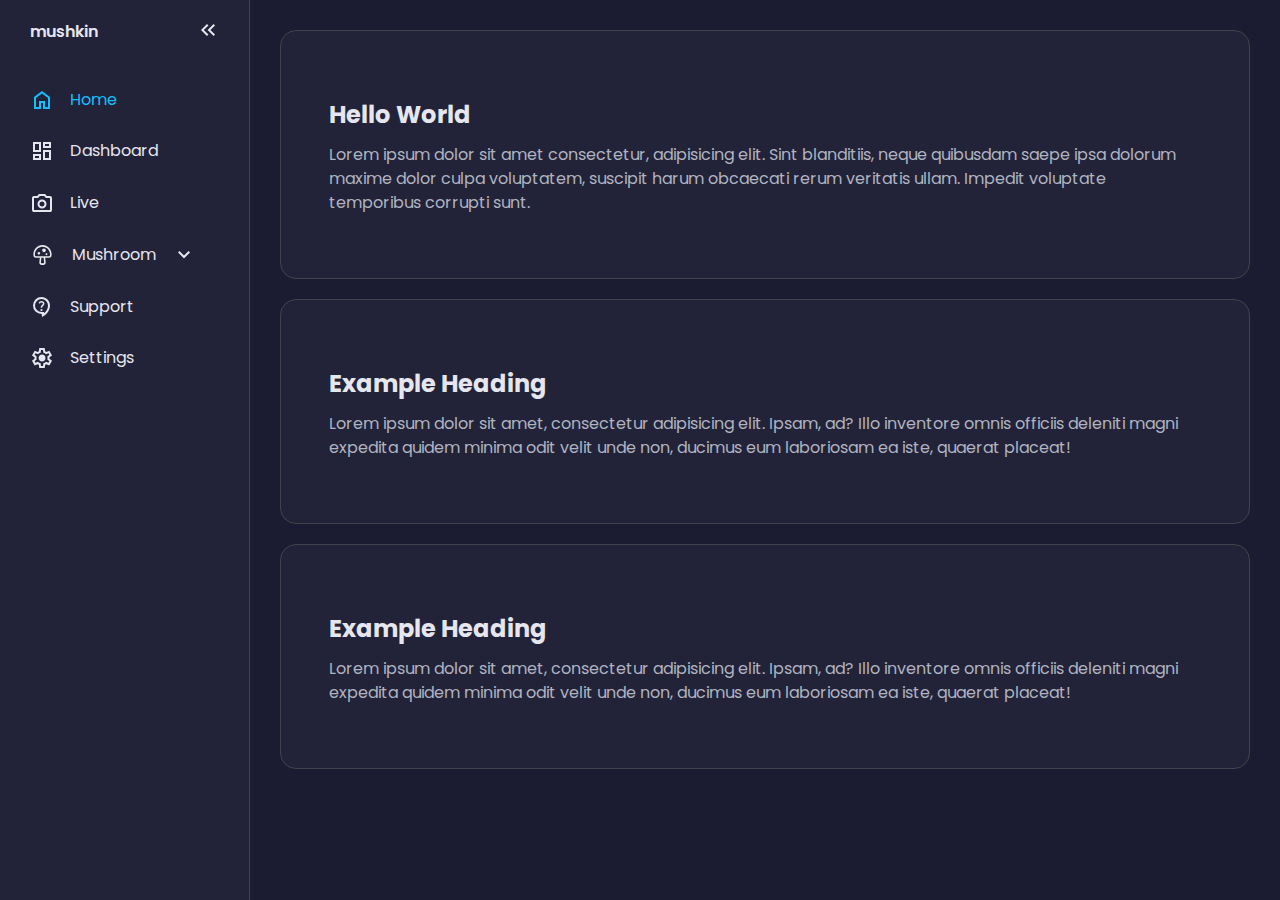
==== index.html @ 31e4f1ff "Create website" ====
<!DOCTYPE html>
<html lang="en">
<head>
    <meta charset="UTF-8">
    <meta name="viewport" content="width=device-width, initial-scale=1.0">
    <link rel="stylesheet" href="css/style.css">
    <script type="text/javascript" src="js/app.js" defer></script>

    <link rel="icon" type="image/png" href="images/mushkin_logo.png">
    <title>Mushkin</title>
</head>
<body>
    <nav id="sidebar">
        <ul>
            <li>
                <span class="logo">mushkin</span>
                <button onclick=toggleSidebar() id="toggle-btn">
                    <svg xmlns="http://www.w3.org/2000/svg" height="24px" viewBox="0 -960 960 960" width="24px" fill="#e8eaed"><path d="M440-240 200-480l240-240 56 56-183 184 183 184-56 56Zm264 0L464-480l240-240 56 56-183 184 183 184-56 56Z"/></svg>
                </button>
            </li>
            <li class="active">
                <a href="index.html">
                    <svg xmlns="http://www.w3.org/2000/svg" height="24px" viewBox="0 -960 960 960" width="24px" fill="#e8eaed"><path d="M240-200h120v-240h240v240h120v-360L480-740 240-560v360Zm-80 80v-480l320-240 320 240v480H520v-240h-80v240H160Zm320-350Z"/></svg>
                    <span>Home</span>
                </a>
            </li>
            <li>
                <a href="pages/dashboard.html">
                    <svg xmlns="http://www.w3.org/2000/svg" height="24px" viewBox="0 -960 960 960" width="24px" fill="#e8eaed"><path d="M520-600v-240h320v240H520ZM120-440v-400h320v400H120Zm400 320v-400h320v400H520Zm-400 0v-240h320v240H120Zm80-400h160v-240H200v240Zm400 320h160v-240H600v240Zm0-480h160v-80H600v80ZM200-200h160v-80H200v80Zm160-320Zm240-160Zm0 240ZM360-280Z"/></svg>
                    <span>Dashboard</span>
                </a>
            </li>
            <li>
                <a href="pages/live.html">
                    <svg xmlns="http://www.w3.org/2000/svg" height="24px" viewBox="0 -960 960 960" width="24px" fill="#e8eaed"><path d="M480-260q75 0 127.5-52.5T660-440q0-75-52.5-127.5T480-620q-75 0-127.5 52.5T300-440q0 75 52.5 127.5T480-260Zm0-80q-42 0-71-29t-29-71q0-42 29-71t71-29q42 0 71 29t29 71q0 42-29 71t-71 29ZM160-120q-33 0-56.5-23.5T80-200v-480q0-33 23.5-56.5T160-760h126l74-80h240l74 80h126q33 0 56.5 23.5T880-680v480q0 33-23.5 56.5T800-120H160Zm0-80h640v-480H638l-73-80H395l-73 80H160v480Zm320-240Z"/></svg>
                    <span>Live</span>
                </a>
            </li>
            <li>
                <button onclick=toggleSubMenu(this) class="dropdown-btn">
                    <svg width="26" height="26" viewBox="0 0 25 24" fill="#e8eaed" xmlns="http://www.w3.org/2000/svg" transform="rotate(0 0 0)">
                    <path d="M8.51938 9.05078C7.82903 9.05078 7.26938 9.61043 7.26938 10.3008C7.26938 10.9911 7.82903 11.5508 8.51938 11.5508C9.20974 11.5508 9.76948 10.9911 9.76948 10.3008C9.76948 9.61043 9.20974 9.05078 8.51938 9.05078Z" fill="#e8eaed"/>
                    <path d="M14.9377 11.2656C14.9377 10.7686 15.3407 10.3656 15.8377 10.3656C16.3348 10.3656 16.7378 10.7686 16.7378 11.2656C16.7378 11.7627 16.3349 12.1656 15.8378 12.1656C15.3408 12.1656 14.9377 11.7627 14.9377 11.2656Z" fill="#e8eaed"/>
                    <path d="M13.4598 5.79688C12.4933 5.79688 11.7098 6.58038 11.7098 7.54688C11.7098 8.51337 12.4933 9.29688 13.4598 9.29688C14.4263 9.29688 15.2099 8.51337 15.2099 7.54688C15.2099 6.58038 14.4263 5.79688 13.4598 5.79688Z" fill="#e8eaed"/>
                    <path fill-rule="evenodd" clip-rule="evenodd" d="M3.42906 12.9823C2.41634 7.78887 6.46877 2.5 12.0234 2.5C17.5781 2.5 21.6305 7.78887 20.6178 12.9823C20.4147 14.0238 19.4677 14.6223 18.534 14.6223H14.6096L15.0876 19.0049C15.2327 20.3362 14.19 21.4988 12.8508 21.4988H11.1958C9.85656 21.4988 8.81384 20.3362 8.95901 19.0049L9.43693 14.6223H5.51285C4.57915 14.6223 3.63215 14.0238 3.42906 12.9823ZM13.731 13.1223C13.7601 13.1206 13.7889 13.1206 13.8173 13.1223H18.534C18.8812 13.1223 19.1035 12.9109 19.1455 12.6952C19.9854 8.38835 16.5945 4 12.0234 4C7.45232 4 4.06149 8.38835 4.90133 12.6952C4.94339 12.9109 5.1657 13.1223 5.51285 13.1223H10.2293C10.2577 13.1206 10.2865 13.1206 10.3156 13.1223H13.731ZM13.1008 14.6223H10.9458L10.4502 19.1675C10.4018 19.6112 10.7494 19.9988 11.1958 19.9988H12.8508C13.2972 19.9988 13.6448 19.6112 13.5964 19.1675L13.1008 14.6223Z" fill="#e8eaed"/>
                    </svg>
                    <span>Mushroom</span>
                    <svg xmlns="http://www.w3.org/2000/svg" height="24px" viewBox="0 -960 960 960" width="24px" fill="#e8eaed"><path d="M480-344 240-584l56-56 184 184 184-184 56 56-240 240Z"/></svg>
                </button>
                <ul class="sub-menu">
                  <div>
                    <li><a href="pages/mushroom/chestnut.html">Chestnut</a></li>
                    <li><a href="pages/mushroom/milky-mushroom.html">Milky Mushroom</a></li>
                    <li><a href="pages/mushroom/reishi.html">Reishi</a></li>
                    <li><a href="pages/mushroom/shiitake.html">Shiitake</a></li>
                    <li><a href="pages/mushroom/white-oyster.html">White Oyster</a></li>
                  </div>
                </ul>
            </li>
            <li>
                <a href="pages/support.html">
                    <svg xmlns="http://www.w3.org/2000/svg" height="24px" viewBox="0 -960 960 960" width="24px" fill="#e8eaed"><path d="m480-80-10-120h-10q-142 0-241-99t-99-241q0-142 99-241t241-99q71 0 132.5 26.5t108 73q46.5 46.5 73 108T800-540q0 75-24.5 144t-67 128q-42.5 59-101 107T480-80Zm80-146q71-60 115.5-140.5T720-540q0-109-75.5-184.5T460-800q-109 0-184.5 75.5T200-540q0 109 75.5 184.5T460-280h100v54Zm-101-95q17 0 29-12t12-29q0-17-12-29t-29-12q-17 0-29 12t-12 29q0 17 12 29t29 12Zm-29-127h60q0-30 6-42t38-44q18-18 30-39t12-45q0-51-34.5-76.5T460-720q-44 0-74 24.5T344-636l56 22q5-17 19-33.5t41-16.5q27 0 40.5 15t13.5 33q0 17-10 30.5T480-558q-35 30-42.5 47.5T430-448Zm30-65Z"/></svg>
                    <span>Support</span>
                </a>
            </li>
            <li>
                <a href="pages/settings.html">
                    <svg xmlns="http://www.w3.org/2000/svg" height="24px" viewBox="0 -960 960 960" width="24px" fill="#e8eaed"><path d="m370-80-16-128q-13-5-24.5-12T307-235l-119 50L78-375l103-78q-1-7-1-13.5v-27q0-6.5 1-13.5L78-585l110-190 119 50q11-8 23-15t24-12l16-128h220l16 128q13 5 24.5 12t22.5 15l119-50 110 190-103 78q1 7 1 13.5v27q0 6.5-2 13.5l103 78-110 190-118-50q-11 8-23 15t-24 12L590-80H370Zm70-80h79l14-106q31-8 57.5-23.5T639-327l99 41 39-68-86-65q5-14 7-29.5t2-31.5q0-16-2-31.5t-7-29.5l86-65-39-68-99 42q-22-23-48.5-38.5T533-694l-13-106h-79l-14 106q-31 8-57.5 23.5T321-633l-99-41-39 68 86 64q-5 15-7 30t-2 32q0 16 2 31t7 30l-86 65 39 68 99-42q22 23 48.5 38.5T427-266l13 106Zm42-180q58 0 99-41t41-99q0-58-41-99t-99-41q-59 0-99.5 41T342-480q0 58 40.5 99t99.5 41Zm-2-140Z"/></svg>
                    <span>Settings</span>
                </a>
            </li>
        </ul>
    </nav>
    <main>
        <div class="container">
         <h2>Hello World</h2>
         <p>Lorem ipsum dolor sit amet consectetur, adipisicing elit. Sint blanditiis, neque quibusdam saepe ipsa dolorum maxime dolor culpa voluptatem, suscipit harum obcaecati rerum veritatis ullam. Impedit voluptate temporibus corrupti sunt.</p>
        </div>
        <div class="container">
         <h2>Example Heading</h2>
         <p>Lorem ipsum dolor sit amet, consectetur adipisicing elit. Ipsam, ad? Illo inventore omnis officiis deleniti magni expedita quidem minima odit velit unde non, ducimus eum laboriosam ea iste, quaerat placeat!</p>
        </div>
        <div class="container">
         <h2>Example Heading</h2>
         <p>Lorem ipsum dolor sit amet, consectetur adipisicing elit. Ipsam, ad? Illo inventore omnis officiis deleniti magni expedita quidem minima odit velit unde non, ducimus eum laboriosam ea iste, quaerat placeat!</p>
        </div>
    </main>
</body>
</html>
---- css/style.css ----
@import url('https://fonts.googleapis.com/css2?family=Poppins:ital,wght@0,100;0,200;0,300;0,400;0,500;0,600;0,700;0,800;0,900;1,100;1,200;1,300;1,400;1,500;1,600;1,700;1,800;1,900&display=swap');
:root{
    --bg-clr:#1b1c31;
    --base-clr: #222338;
    --line-clr: #42434a;
    --hover-clr: linear-gradient(90deg, rgba(21, 191, 253, 0.1) -4.62%, rgba(0, 255, 194, 0.3) 112.5%);
    --hover2-clr: rgba(34, 35, 56, 1);
    --text-clr: #e6e6ef;
    --accent-clr: #15BFFD;
    --secondary-text-clr: #b0b3c1;
}

* {
    margin: 0;
    padding: 0;
}

html {
    font-family: Poppins, 'Segoe UI', Tahoma, Geneva, Verdana, sans-serif;
    line-height: 1.5rem;
}

body {
    min-height: 100vh;
    min-height: 100dvh;
    background-color: var(--bg-clr);
    color: var(--text-clr);
    display: grid;
    grid-template-columns: auto 1fr;
}

#sidebar {
    box-sizing: border-box;
    height: 100vh;
    width: 250px;
    padding: 5px 1em;
    background-color: var(--base-clr);
    border-right: 1px solid var(--line-clr);

    position: sticky;
    top: 0;
    align-self: start;
    transition: 300ms ease-in-out;
    overflow: hidden;
    text-wrap: nowrap;
}

#sidebar.close {
    padding: 5px;
    width: 60px;
}

#sidebar ul {
    list-style: none;
}
#sidebar > ul > li:first-child{
    display: flex;
    justify-content: flex-end;
    margin-bottom: 16px;
    .logo{
        font-weight: 600;
    }
}
#sidebar ul li.active a{
    color: var(--accent-clr);

    svg{
        fill: var(--accent-clr);
    }
}

#sidebar a, #sidebar .dropdown-btn, #sidebar .logo {
    border-radius: .5em;
    padding: 0.85em;
    text-decoration: none;
    color: var(--text-clr);
    display: flex;
    align-items: center;
    gap: 1em;
}

.dropdown-btn {
    width: 100%;
    text-align: left;
    background: none;
    border: none;
    font: inherit;
    cursor: pointer;
}

#sidebar svg{
    flex-shrink: 0;
    fill: var(--text-clr);
}

#sidebar a span, #sidebar .dropdown-btn {
    flex-grow: 1;
}

#sidebar a:hover, #sidebar .dropdown-btn:hover {
    background: var(--hover-clr);
}

#sidebar .sub-menu {
    display: grid;
    grid-template-rows: 0fr;
    transition: 300ms ease-in-out;
    
    > div {
        overflow: hidden;
    }
}

#sidebar .sub-menu.show {
    grid-template-rows: 1fr;
}

.dropdown-btn svg {
    transition: 200ms ease;
}

.rotate svg:last-child {
    rotate: 180deg;
}

#sidebar .sub-menu a{
    padding-left: 2em;
}

#toggle-btn {
    margin-left: auto;
    padding: 1em;
    border: none;
    border-radius: .5em;
    background: none;
    cursor: pointer;

    svg {
        transition: rotate 150ms ease;
    }
}

#toggle-btn:hover {
    background: var(--hover-clr);
}

main {
    padding: min(30px, 7%);
}

main p{
    color: var(--secondary-text-clr);
    margin-top: 5px;
    margin-bottom: 15px;
}

.container {
    background-color: var(--base-clr);
    border: 1px solid var(--line-clr);
    border-radius: 1em;
    margin-bottom: 20px;
    padding: min(3em, 15%);

    h2, p { margin-top: 1em; }
}

@media(max-width: 800px){
    body{
      grid-template-columns: 1fr;
    }
    main{
      padding: 2em 1em 60px 1em;
    }
    .container{
      border: none;
      padding: 0;
    }
    #sidebar{
      height: 60px;
      width: 100%;
      border-right: none;
      border-top: 1px solid var(--line-clr);
      padding: 0;
      position: fixed;
      top: unset;
      bottom: 0;
  
      > ul{
        padding: 0 ;
        display: grid;
        grid-auto-columns: 60px;
        grid-auto-flow: column;
        align-items: center;
        justify-content: center;
        overflow-x: scroll;
      }
      ul li{
        height: 100%;
      }
      ul a, ul .dropdown-btn{
        width: 60px;
        height: 60px;
        padding: 0;
        border-radius: 0;
        justify-content: center;
      }
  
      ul li span, ul li:first-child, .dropdown-btn svg:last-child{
        display: none;
      }
  
      ul li .sub-menu.show{
        position: fixed;
        bottom: 60px;
        left: 0;
        box-sizing: border-box;
        height: 60px;
        width: 100%;
        background: var(--hover2-clr);
        border-top: 1px solid var(--line-clr);
        display: flex;
        justify-content: center;
  
        > div{
          overflow-x: auto;
        }
        li{
          display: inline-flex;
        }
        a{
          box-sizing: border-box;
          padding: 1em;
          width: auto;
          justify-content: center;
        }
      }
    }
  }
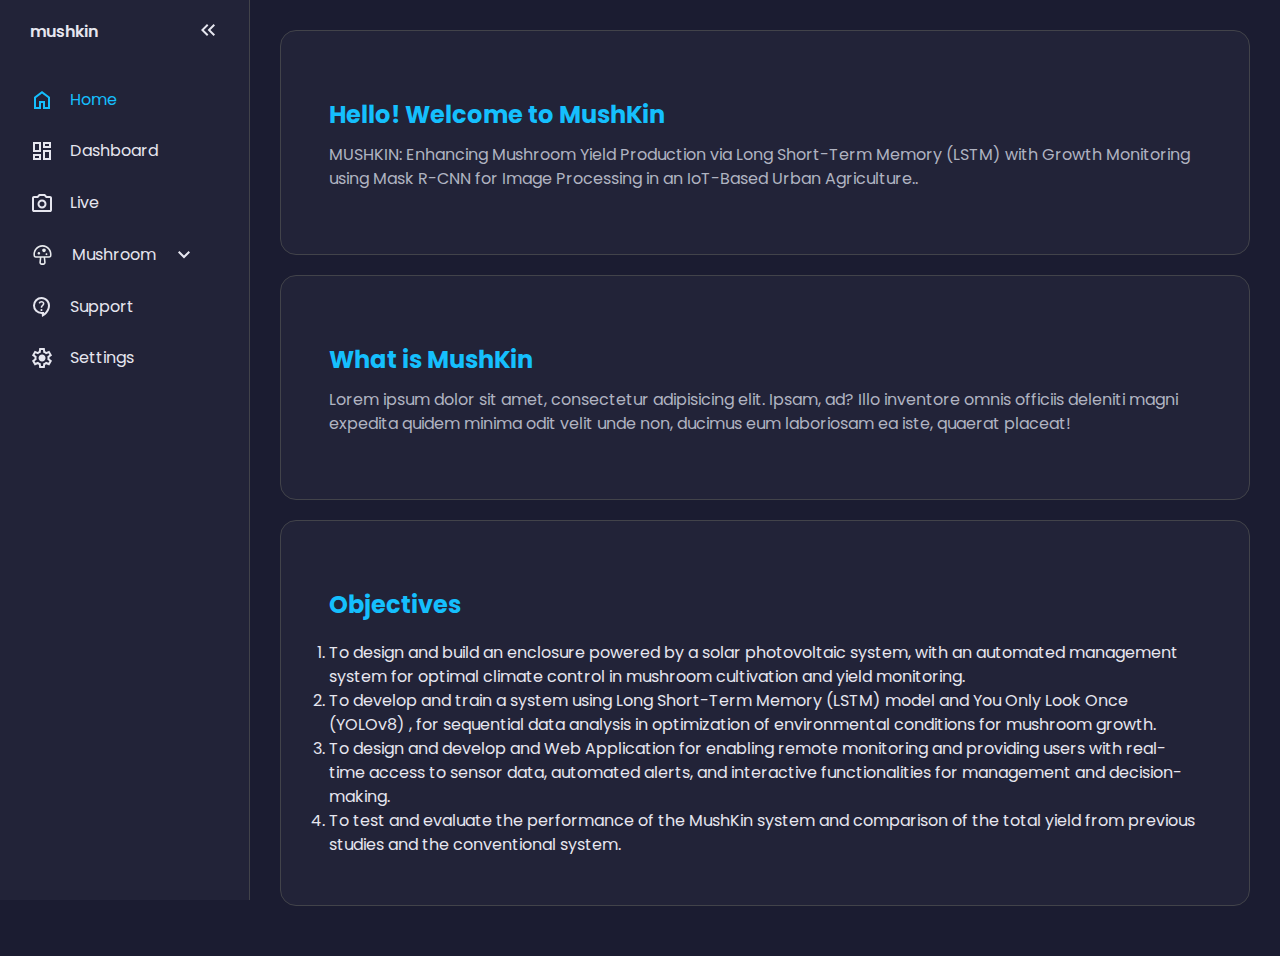
==== commit bed62552: "Update Dashboard Page" ====
--- a/index.html
+++ b/index.html
@@ -73,16 +73,21 @@
     </nav>
     <main>
         <div class="container">
-         <h2>Hello World</h2>
-         <p>Lorem ipsum dolor sit amet consectetur, adipisicing elit. Sint blanditiis, neque quibusdam saepe ipsa dolorum maxime dolor culpa voluptatem, suscipit harum obcaecati rerum veritatis ullam. Impedit voluptate temporibus corrupti sunt.</p>
+         <h2>Hello! Welcome to MushKin</h2>
+         <p>MUSHKIN: Enhancing Mushroom Yield Production via Long Short-Term Memory (LSTM) with Growth Monitoring using Mask R-CNN for Image Processing in an IoT-Based Urban Agriculture..</p>
         </div>
         <div class="container">
-         <h2>Example Heading</h2>
+         <h2>What is MushKin</h2>
          <p>Lorem ipsum dolor sit amet, consectetur adipisicing elit. Ipsam, ad? Illo inventore omnis officiis deleniti magni expedita quidem minima odit velit unde non, ducimus eum laboriosam ea iste, quaerat placeat!</p>
         </div>
         <div class="container">
-         <h2>Example Heading</h2>
-         <p>Lorem ipsum dolor sit amet, consectetur adipisicing elit. Ipsam, ad? Illo inventore omnis officiis deleniti magni expedita quidem minima odit velit unde non, ducimus eum laboriosam ea iste, quaerat placeat!</p>
+         <h2>Objectives</h2><br>
+            <ol>
+                <li>To design and build an enclosure powered by a solar photovoltaic system, with an automated management system for optimal climate control in mushroom cultivation and yield monitoring.</li>
+                <li>To develop and train a system using Long Short-Term Memory (LSTM) model and You Only Look Once (YOLOv8) , for sequential data analysis in optimization of environmental conditions for mushroom growth.</li>
+                <li>To design and develop and Web Application for enabling remote monitoring and providing users with real-time access to sensor data, automated alerts, and interactive functionalities for management and decision-making.</li>
+                <li>To test and evaluate the performance of the MushKin system and comparison of the total yield from previous studies and the conventional system.</li>
+            </ol>
         </div>
     </main>
 </body>
--- a/css/style.css
+++ b/css/style.css
@@ -20,6 +20,10 @@
     line-height: 1.5rem;
 }
 
+main .container > h2 {
+  color: #15BFFD;
+}
+
 body {
     min-height: 100vh;
     min-height: 100dvh;
@@ -163,6 +167,124 @@
 
     h2, p { margin-top: 1em; }
 }
+
+.dash-header{
+  color: var(--accent-clr);
+  margin: 30px 0;
+}
+
+.card {
+  padding: 2em;
+  border: 1px solid var(--line-clr);
+  border-radius: 10px;
+  background-color: var(--base-clr);
+  text-align: left;
+  overflow: hidden;
+  position:relative;
+  box-shadow: 0 4px 8px 0 rgba(21, 191, 253, 0.08);
+  transition: 0.3s;
+}
+
+.card:hover{
+  box-shadow: 0 8px 16px 0 rgba(21, 191, 253, 0.15);
+}
+.grid-container {
+  display: grid;
+  grid-template-columns: repeat(auto-fit, minmax(250px, 1fr));
+  gap: 15px;
+  justify-content: center;
+}
+.card-link {
+  position: absolute;
+  top: 0;
+  bottom: 0;
+  left: 0;
+  width: 100%;
+  }
+
+
+.card .card-header{
+  color: var(--text-clr);
+  margin: 12px 0;
+  padding-bottom: 0;
+
+  display: flex;
+  flex-direction: row;
+  justify-content: space-between;
+}
+
+/*
+.drpdown {
+  display: grid;
+  place-items: center;
+}
+.group-menu {
+  cursor: pointer;
+}
+.dot{
+  width: 5px;
+  height: 5px;
+  border-radius: 50%;
+  background-color: var(--text-clr);
+  margin-top: 4px;
+}
+.frame1{
+  visibility: hidden;
+}
+.frame1.chs{
+  font-size: 20px;
+  color: var(--text-clr);
+  border-bottom: 1px solid white;
+  padding: 13px;
+  cursor: pointer;
+}
+.frame1 .chs:hover{
+  background: var(--hover-clr);
+}
+.frame1 .chs span{
+  margin-left: 10px;
+}
+.style{
+  width: 200px;
+  height: 300px;
+  background-color: var(--base-clr);
+  margin-top: 5px;
+  margin-left: -180px;
+  border-radius: 10px;
+}
+*/
+.card > img {
+  height: 200px;
+  width: 100%;
+  object-fit: contain;
+}
+
+
+.card .parameter {
+  margin: 0;
+  padding: 0 ;
+
+  display: flex;
+  justify-content: space-evenly;
+  gap: 12px;
+}
+
+  .card .parameter .info{
+    font-size: 15px;
+    list-style: none;
+  }
+
+
+
+
+
+
+
+
+
+
+
+
 
 @media(max-width: 800px){
     body{
@@ -235,4 +357,4 @@
         }
       }
     }
-  }+}
